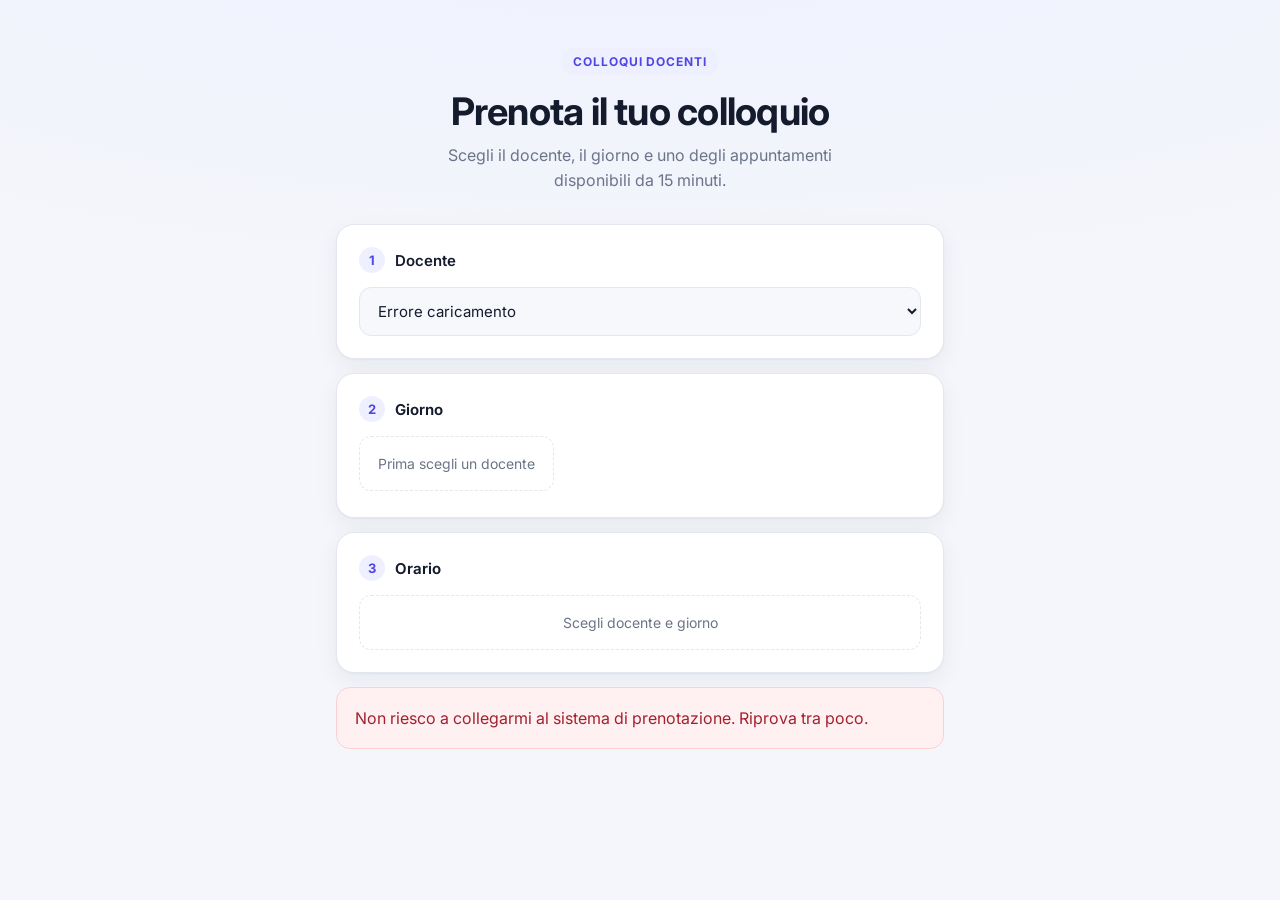
==== index.html @ b43b571b "Nuova interfaccia, pannello admin e backend Apps Script - Redesign: step numerati, giorni a chip, te" ====
<!DOCTYPE html>
<html lang="it">
<head>
    <meta charset="UTF-8">
    <meta name="viewport" content="width=device-width, initial-scale=1.0">
    <title>Colloqui con i docenti</title>
    <link rel="preconnect" href="https://fonts.googleapis.com">
    <link rel="stylesheet" href="https://fonts.googleapis.com/css2?family=Inter:wght@400;500;600;700&display=swap">
    <link rel="stylesheet" href="style.css">
</head>
<body>

<div class="app">

    <header>
        <div class="badge">COLLOQUI DOCENTI</div>
        <h1>Prenota il tuo colloquio</h1>
        <p>Scegli il docente, il giorno e uno degli appuntamenti disponibili da 15 minuti.</p>
    </header>

    <main>

        <section class="card">
            <div class="step"><span class="step-num">1</span><label for="docente" style="margin:0;color:inherit;font-size:inherit">Docente</label></div>
            <select id="docente">
                <option value="">Caricamento docenti...</option>
            </select>
        </section>

        <section class="card">
            <div class="step"><span class="step-num">2</span>Giorno</div>
            <div id="date-container" class="chips" role="group" aria-label="Giorni disponibili">
                <div class="empty">Prima scegli un docente</div>
            </div>
        </section>

        <section class="card">
            <div class="step"><span class="step-num">3</span>Orario</div>
            <div id="slot-container" class="slots" role="group" aria-label="Orari disponibili">
                <div class="empty">Scegli docente e giorno</div>
            </div>
        </section>

        <section id="dati-card" class="card hidden">
            <div class="step"><span class="step-num">4</span>I tuoi dati</div>

            <div id="riepilogo" class="summary"></div>

            <div class="field">
                <label for="genitore">Nome e cognome del genitore</label>
                <input id="genitore" type="text" placeholder="Mario Rossi" autocomplete="name">
            </div>

            <div class="grid-2">
                <div class="field">
                    <label for="alunno">Nome e cognome dell'alunno</label>
                    <input id="alunno" type="text" placeholder="Luca Rossi">
                </div>
                <div class="field">
                    <label for="classe">Classe</label>
                    <input id="classe" type="text" placeholder="2B">
                </div>
            </div>

            <button id="prenota-btn" class="primary">Conferma prenotazione</button>
        </section>

        <div id="message" role="status" aria-live="polite"></div>

    </main>

</div>

<script src="app.js"></script>
</body>
</html>
---- style.css ----
:root {
    --bg: #f4f6fb;
    --surface: #ffffff;
    --surface-2: #f7f8fc;
    --border: #e3e7ef;
    --text: #141b2d;
    --muted: #6b7489;
    --primary: #4f46e5;
    --primary-hover: #4338ca;
    --primary-soft: #eef0ff;
    --on-primary: #ffffff;
    --success-bg: #ecfdf3;
    --success-text: #146c3a;
    --success-border: #bfeccf;
    --error-bg: #fff1f2;
    --error-text: #a3202f;
    --error-border: #fbd0d5;
    --shadow: 0 1px 2px rgba(20, 27, 45, .04), 0 8px 24px rgba(20, 27, 45, .06);
    --radius: 18px;
}

@media (prefers-color-scheme: dark) {
    :root {
        --bg: #0d111c;
        --surface: #151b2b;
        --surface-2: #1b2236;
        --border: #263049;
        --text: #e8ecf6;
        --muted: #95a0b8;
        --primary: #818cf8;
        --primary-hover: #a5b4fc;
        --primary-soft: #1f2547;
        --on-primary: #0d111c;
        --success-bg: #0f2a1d;
        --success-text: #7ee2a8;
        --success-border: #1d4a33;
        --error-bg: #2d1218;
        --error-text: #ff9aa8;
        --error-border: #5a2230;
        --shadow: none;
    }
}

* { box-sizing: border-box; }

body {
    margin: 0;
    min-height: 100vh;
    font-family: "Inter", -apple-system, BlinkMacSystemFont, "Segoe UI", Roboto, sans-serif;
    background:
        radial-gradient(1200px 400px at 50% -120px, var(--primary-soft), transparent),
        var(--bg);
    color: var(--text);
    -webkit-font-smoothing: antialiased;
}

.app {
    max-width: 640px;
    margin: 0 auto;
    padding: 48px 16px 64px;
}

.app.wide { max-width: 980px; }

header {
    text-align: center;
    margin-bottom: 32px;
}

.badge {
    display: inline-flex;
    align-items: center;
    gap: 6px;
    padding: 6px 12px;
    border-radius: 999px;
    background: var(--primary-soft);
    color: var(--primary);
    font-size: 12px;
    font-weight: 700;
    letter-spacing: .08em;
}

h1 {
    margin: 16px 0 10px;
    font-size: clamp(28px, 6vw, 38px);
    line-height: 1.1;
    letter-spacing: -.02em;
}

h2 {
    margin: 0 0 16px;
    font-size: 18px;
}

header p {
    margin: 0 auto;
    max-width: 460px;
    color: var(--muted);
    line-height: 1.55;
}

.card {
    background: var(--surface);
    border: 1px solid var(--border);
    border-radius: var(--radius);
    padding: 22px;
    margin-bottom: 14px;
    box-shadow: var(--shadow);
    animation: fade .25s ease;
}

@keyframes fade {
    from { opacity: 0; transform: translateY(6px); }
    to { opacity: 1; transform: none; }
}

.step {
    display: flex;
    align-items: center;
    gap: 10px;
    margin-bottom: 14px;
    font-size: 15px;
    font-weight: 650;
}

.step-num {
    display: grid;
    place-items: center;
    width: 26px;
    height: 26px;
    border-radius: 50%;
    background: var(--primary-soft);
    color: var(--primary);
    font-size: 13px;
    font-weight: 700;
    flex: none;
}

label {
    display: block;
    margin-bottom: 7px;
    font-size: 13px;
    font-weight: 600;
    color: var(--muted);
}

select,
input {
    width: 100%;
    padding: 13px 14px;
    border: 1px solid var(--border);
    border-radius: 12px;
    background: var(--surface-2);
    color: var(--text);
    font: inherit;
    font-size: 15px;
    outline: none;
    transition: border-color .15s, box-shadow .15s;
}

select:focus,
input:focus {
    border-color: var(--primary);
    box-shadow: 0 0 0 4px var(--primary-soft);
}

select:disabled { opacity: .6; }

.field { margin-bottom: 14px; }

.grid-2 {
    display: grid;
    grid-template-columns: 1fr 1fr;
    gap: 12px;
}

.grid-3 {
    display: grid;
    grid-template-columns: repeat(3, 1fr);
    gap: 12px;
}

.slots {
    display: grid;
    grid-template-columns: repeat(auto-fill, minmax(120px, 1fr));
    gap: 8px;
}

.chips {
    display: flex;
    gap: 8px;
    overflow-x: auto;
    padding-bottom: 4px;
    scrollbar-width: thin;
}

.slot,
.chip {
    padding: 12px 8px;
    border: 1px solid var(--border);
    border-radius: 12px;
    background: var(--surface-2);
    color: var(--text);
    cursor: pointer;
    text-align: center;
    font: inherit;
    font-size: 14px;
    font-weight: 600;
    font-variant-numeric: tabular-nums;
    transition: border-color .15s, background .15s, transform .1s;
}

.chip {
    flex: none;
    min-width: 92px;
    padding: 10px 14px;
    line-height: 1.25;
}

.chip small {
    display: block;
    font-weight: 500;
    color: var(--muted);
    text-transform: capitalize;
}

.slot:hover,
.chip:hover { border-color: var(--primary); }

.slot:active,
.chip:active { transform: scale(.97); }

.slot.selected,
.chip.selected {
    background: var(--primary);
    border-color: var(--primary);
    color: var(--on-primary);
}

.chip.selected small { color: inherit; opacity: .85; }

.slot.booked {
    background: transparent;
    color: var(--muted);
    border-style: dashed;
    cursor: not-allowed;
    text-decoration: line-through;
    opacity: .6;
}

.empty {
    grid-column: 1 / -1;
    padding: 18px;
    text-align: center;
    color: var(--muted);
    font-size: 14px;
    border: 1px dashed var(--border);
    border-radius: 12px;
}

.summary {
    padding: 12px 14px;
    margin-bottom: 16px;
    border-radius: 12px;
    background: var(--primary-soft);
    color: var(--primary);
    font-size: 14px;
    font-weight: 600;
}

.btn,
button.primary {
    width: 100%;
    border: 0;
    border-radius: 12px;
    padding: 14px;
    background: var(--primary);
    color: var(--on-primary);
    font: inherit;
    font-size: 15px;
    font-weight: 700;
    cursor: pointer;
    transition: background .15s;
}

.btn:hover,
button.primary:hover { background: var(--primary-hover); }

button:disabled { opacity: .5; cursor: wait; }

button:focus-visible,
.chip:focus-visible,
.slot:focus-visible {
    outline: 3px solid var(--primary);
    outline-offset: 2px;
}

.btn-ghost {
    border: 1px solid var(--border);
    background: transparent;
    color: var(--text);
    border-radius: 10px;
    padding: 8px 12px;
    font: inherit;
    font-size: 13px;
    font-weight: 600;
    cursor: pointer;
}

.btn-ghost:hover { border-color: var(--primary); color: var(--primary); }

.btn-danger:hover { border-color: var(--error-text); color: var(--error-text); }

.hidden { display: none !important; }

#message:empty { display: none; }

.success,
.error {
    padding: 18px;
    border-radius: 14px;
    line-height: 1.5;
    animation: fade .25s ease;
}

.success {
    background: var(--success-bg);
    color: var(--success-text);
    border: 1px solid var(--success-border);
}

.error {
    background: var(--error-bg);
    color: var(--error-text);
    border: 1px solid var(--error-border);
}

.skeleton {
    height: 46px;
    border-radius: 12px;
    background: linear-gradient(90deg, var(--surface-2), var(--border), var(--surface-2));
    background-size: 200% 100%;
    animation: shimmer 1.2s infinite;
}

@keyframes shimmer { to { background-position: -200% 0; } }

/* ---------- Admin ---------- */

.topbar {
    display: flex;
    justify-content: space-between;
    align-items: center;
    gap: 12px;
    margin-bottom: 20px;
}

.topbar h1 { margin: 0; font-size: 26px; }

.tabs {
    display: inline-flex;
    gap: 4px;
    padding: 4px;
    margin-bottom: 16px;
    border-radius: 12px;
    background: var(--surface);
    border: 1px solid var(--border);
}

.tab {
    border: 0;
    background: transparent;
    color: var(--muted);
    padding: 8px 16px;
    border-radius: 9px;
    font: inherit;
    font-size: 14px;
    font-weight: 600;
    cursor: pointer;
}

.tab.active { background: var(--primary-soft); color: var(--primary); }

.table-wrap { overflow-x: auto; }

table {
    width: 100%;
    border-collapse: collapse;
    font-size: 14px;
}

th, td {
    padding: 11px 10px;
    text-align: left;
    border-bottom: 1px solid var(--border);
    white-space: nowrap;
}

th {
    color: var(--muted);
    font-size: 12px;
    font-weight: 600;
    text-transform: uppercase;
    letter-spacing: .05em;
}

td { font-variant-numeric: tabular-nums; }

tr:last-child td { border-bottom: 0; }

.toast {
    position: fixed;
    left: 50%;
    bottom: 24px;
    transform: translateX(-50%);
    z-index: 10;
    max-width: calc(100% - 32px);
}

@media (max-width: 560px) {
    .app { padding: 28px 16px 48px; }
    .grid-2,
    .grid-3 { grid-template-columns: 1fr; }
    .topbar { flex-wrap: wrap; }
}
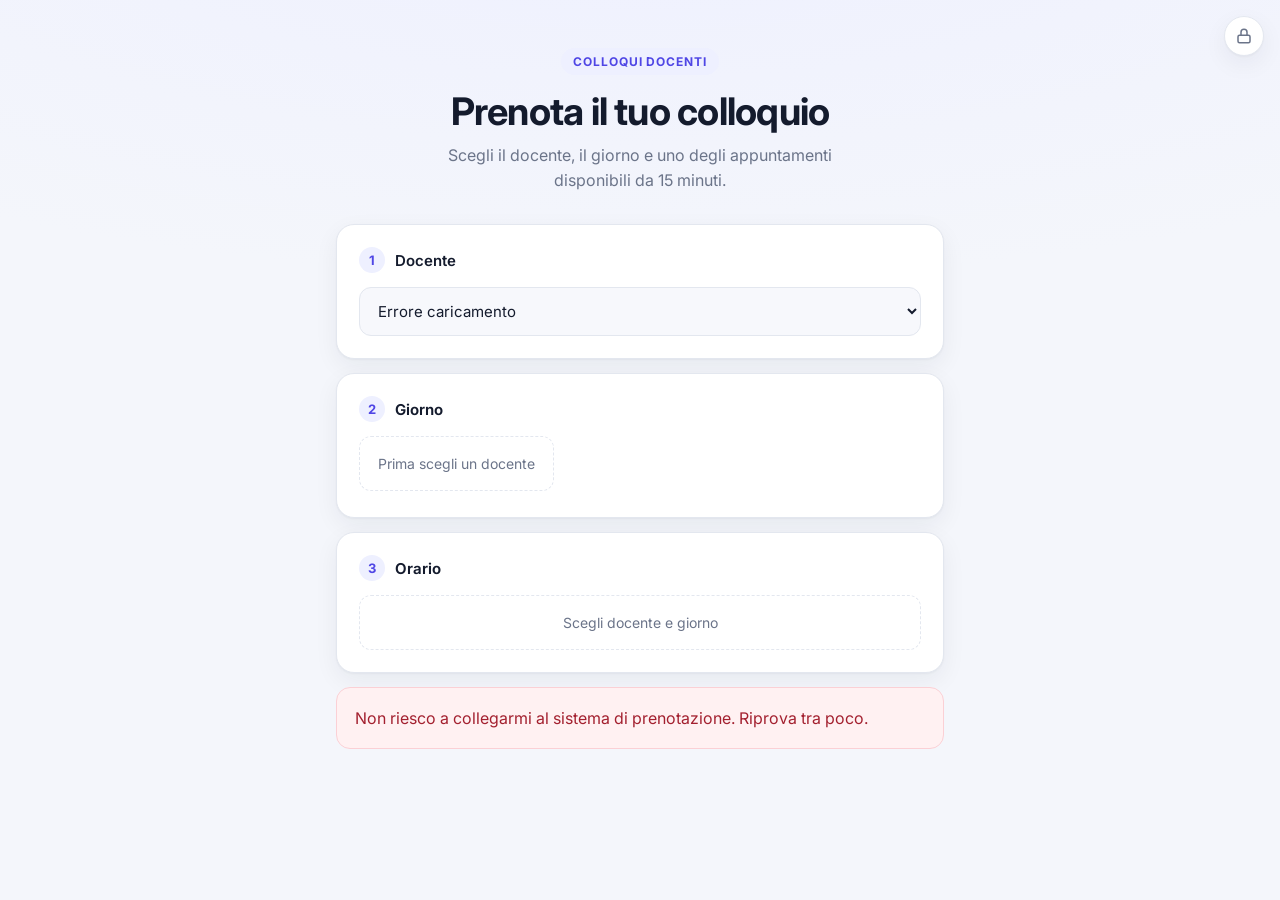
==== commit aaf62f95: "Icona lucchetto per accedere all'area docenti Co-Authored-By: Claude Opus 5.5 <noreply@anthropic.com" ====
--- a/index.html
+++ b/index.html
@@ -9,6 +9,10 @@
     <link rel="stylesheet" href="style.css">
 </head>
 <body>
+
+<a href="admin.html" class="admin-link" aria-label="Area docenti" title="Area docenti">
+    <svg width="18" height="18" viewBox="0 0 24 24" fill="none" stroke="currentColor" stroke-width="2" stroke-linecap="round" stroke-linejoin="round" aria-hidden="true"><rect x="4" y="11" width="16" height="10" rx="2"/><path d="M8 11V7a4 4 0 0 1 8 0v4"/></svg>
+</a>
 
 <div class="app">
 
--- a/style.css
+++ b/style.css
@@ -347,6 +347,28 @@
 
 /* ---------- Admin ---------- */
 
+.admin-link {
+    position: fixed;
+    top: 16px;
+    right: 16px;
+    display: grid;
+    place-items: center;
+    width: 40px;
+    height: 40px;
+    border-radius: 50%;
+    border: 1px solid var(--border);
+    background: var(--surface);
+    color: var(--muted);
+    box-shadow: var(--shadow);
+    transition: color .15s, border-color .15s;
+}
+
+.admin-link:hover,
+.admin-link:focus-visible {
+    color: var(--primary);
+    border-color: var(--primary);
+}
+
 .topbar {
     display: flex;
     justify-content: space-between;
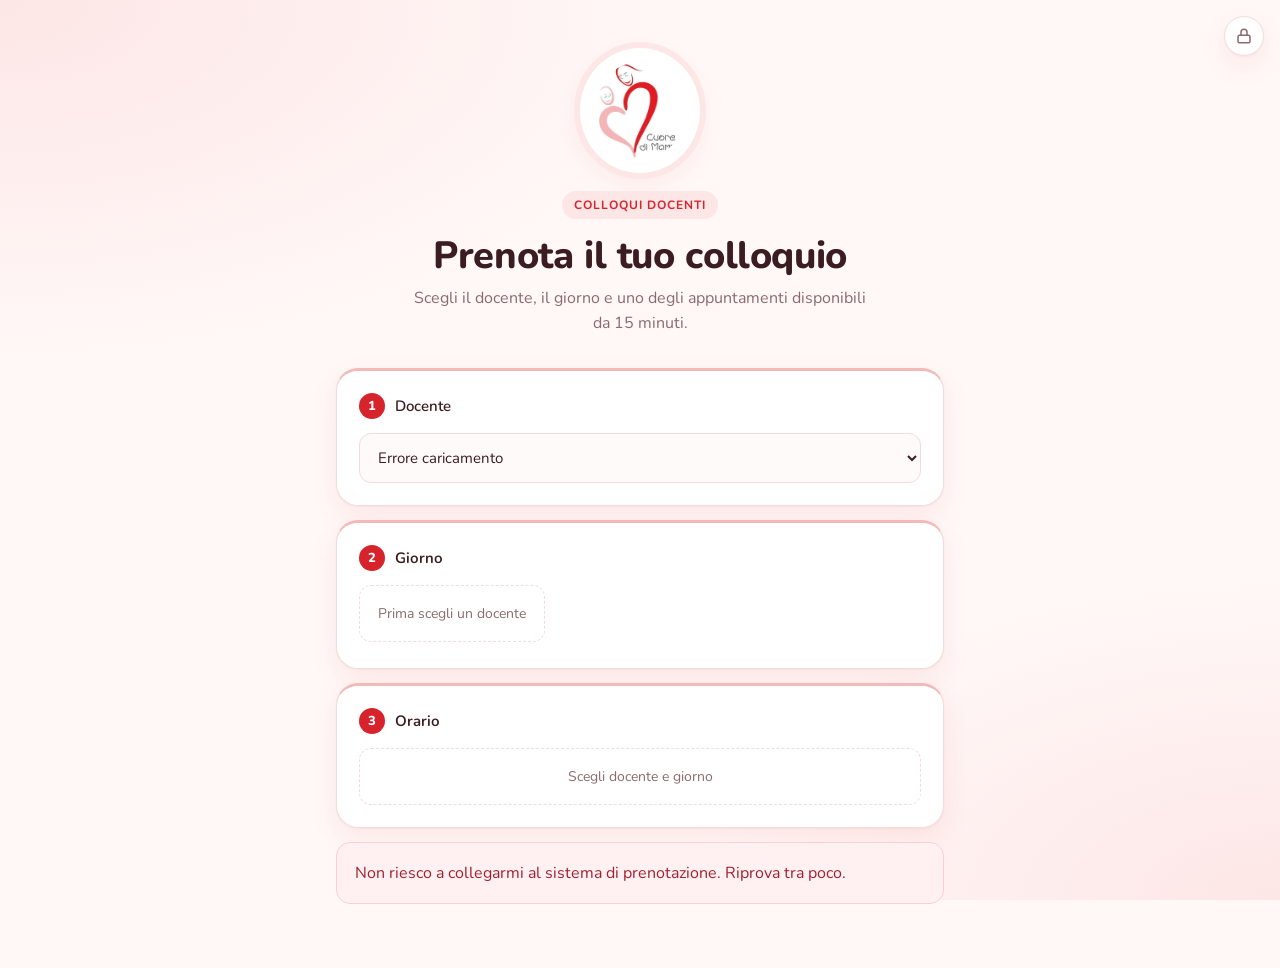
==== commit 89b12836: "Tema grafico basato sul logo Cuore di Mamma Co-Authored-By: Claude Opus 5.5 <noreply@anthropic.com>" ====
--- a/index.html
+++ b/index.html
@@ -3,9 +3,10 @@
 <head>
     <meta charset="UTF-8">
     <meta name="viewport" content="width=device-width, initial-scale=1.0">
-    <title>Colloqui con i docenti</title>
+    <title>Colloqui – Cuore di Mamma</title>
     <link rel="preconnect" href="https://fonts.googleapis.com">
-    <link rel="stylesheet" href="https://fonts.googleapis.com/css2?family=Inter:wght@400;500;600;700&display=swap">
+    <link rel="stylesheet" href="https://fonts.googleapis.com/css2?family=Nunito:wght@400;600;700;800&display=swap">
+    <link rel="icon" href="logo.png">
     <link rel="stylesheet" href="style.css">
 </head>
 <body>
@@ -17,6 +18,7 @@
 <div class="app">
 
     <header>
+        <img class="logo" src="logo.png" alt="Cuore di Mamma" width="120" height="126">
         <div class="badge">COLLOQUI DOCENTI</div>
         <h1>Prenota il tuo colloquio</h1>
         <p>Scegli il docente, il giorno e uno degli appuntamenti disponibili da 15 minuti.</p>
--- a/style.css
+++ b/style.css
@@ -1,13 +1,14 @@
 :root {
-    --bg: #f4f6fb;
+    --bg: #fff8f7;
     --surface: #ffffff;
-    --surface-2: #f7f8fc;
-    --border: #e3e7ef;
-    --text: #141b2d;
-    --muted: #6b7489;
-    --primary: #4f46e5;
-    --primary-hover: #4338ca;
-    --primary-soft: #eef0ff;
+    --surface-2: #fffafa;
+    --border: #f4dcdc;
+    --text: #3b1d21;
+    --muted: #8c6a6e;
+    --primary: #d7232c;
+    --primary-hover: #b71b23;
+    --primary-soft: #fde6e6;
+    --pink: #f4b9b9;
     --on-primary: #ffffff;
     --success-bg: #ecfdf3;
     --success-text: #146c3a;
@@ -15,22 +16,23 @@
     --error-bg: #fff1f2;
     --error-text: #a3202f;
     --error-border: #fbd0d5;
-    --shadow: 0 1px 2px rgba(20, 27, 45, .04), 0 8px 24px rgba(20, 27, 45, .06);
-    --radius: 18px;
+    --shadow: 0 1px 2px rgba(150, 30, 40, .05), 0 10px 28px rgba(215, 35, 44, .08);
+    --radius: 22px;
 }
 
 @media (prefers-color-scheme: dark) {
     :root {
-        --bg: #0d111c;
-        --surface: #151b2b;
-        --surface-2: #1b2236;
-        --border: #263049;
-        --text: #e8ecf6;
-        --muted: #95a0b8;
-        --primary: #818cf8;
-        --primary-hover: #a5b4fc;
-        --primary-soft: #1f2547;
-        --on-primary: #0d111c;
+        --bg: #170f11;
+        --surface: #22171a;
+        --surface-2: #2a1c20;
+        --border: #3d272c;
+        --text: #f7e9ea;
+        --muted: #c09ca1;
+        --primary: #ff6168;
+        --primary-hover: #ff8a8f;
+        --primary-soft: #3a1d22;
+        --pink: #7a3f45;
+        --on-primary: #170f11;
         --success-bg: #0f2a1d;
         --success-text: #7ee2a8;
         --success-border: #1d4a33;
@@ -46,10 +48,12 @@
 body {
     margin: 0;
     min-height: 100vh;
-    font-family: "Inter", -apple-system, BlinkMacSystemFont, "Segoe UI", Roboto, sans-serif;
+    font-family: "Nunito", -apple-system, BlinkMacSystemFont, "Segoe UI", Roboto, sans-serif;
     background:
-        radial-gradient(1200px 400px at 50% -120px, var(--primary-soft), transparent),
+        radial-gradient(700px 360px at 0% 0%, var(--primary-soft), transparent),
+        radial-gradient(600px 320px at 100% 100%, var(--primary-soft), transparent),
         var(--bg);
+    background-attachment: fixed;
     color: var(--text);
     -webkit-font-smoothing: antialiased;
 }
@@ -65,6 +69,28 @@
 header {
     text-align: center;
     margin-bottom: 32px;
+}
+
+/* il logo ha sfondo bianco: in un cerchio bianco resta pulito anche in tema scuro */
+.logo {
+    display: block;
+    width: 120px;
+    height: auto;
+    margin: 0 auto 18px;
+    padding: 14px;
+    border-radius: 50%;
+    background: #fff;
+    box-shadow: 0 0 0 6px var(--primary-soft), var(--shadow);
+}
+
+.logo-sm {
+    width: 40px;
+    height: auto;
+    padding: 4px;
+    margin-right: 10px;
+    vertical-align: middle;
+    border-radius: 50%;
+    background: #fff;
 }
 
 .badge {
@@ -83,8 +109,9 @@
 h1 {
     margin: 16px 0 10px;
     font-size: clamp(28px, 6vw, 38px);
+    font-weight: 800;
     line-height: 1.1;
-    letter-spacing: -.02em;
+    letter-spacing: -.01em;
 }
 
 h2 {
@@ -103,6 +130,7 @@
     background: var(--surface);
     border: 1px solid var(--border);
     border-radius: var(--radius);
+    border-top: 3px solid var(--pink);
     padding: 22px;
     margin-bottom: 14px;
     box-shadow: var(--shadow);
@@ -129,10 +157,10 @@
     width: 26px;
     height: 26px;
     border-radius: 50%;
-    background: var(--primary-soft);
-    color: var(--primary);
+    background: var(--primary);
+    color: var(--on-primary);
     font-size: 13px;
-    font-weight: 700;
+    font-weight: 800;
     flex: none;
 }
 
@@ -248,6 +276,24 @@
     opacity: .6;
 }
 
+.slot.closed {
+    background: var(--error-bg);
+    border-color: var(--error-border);
+    color: var(--error-text);
+}
+
+.tag {
+    display: inline-block;
+    padding: 3px 10px;
+    border-radius: 999px;
+    background: var(--error-bg);
+    color: var(--error-text);
+    font-size: 12px;
+    font-weight: 600;
+}
+
+.azioni { display: flex; gap: 6px; }
+
 .empty {
     grid-column: 1 / -1;
     padding: 18px;
@@ -272,9 +318,10 @@
 button.primary {
     width: 100%;
     border: 0;
-    border-radius: 12px;
-    padding: 14px;
+    border-radius: 999px;
+    padding: 15px;
     background: var(--primary);
+    box-shadow: 0 6px 18px rgba(215, 35, 44, .25);
     color: var(--on-primary);
     font: inherit;
     font-size: 15px;
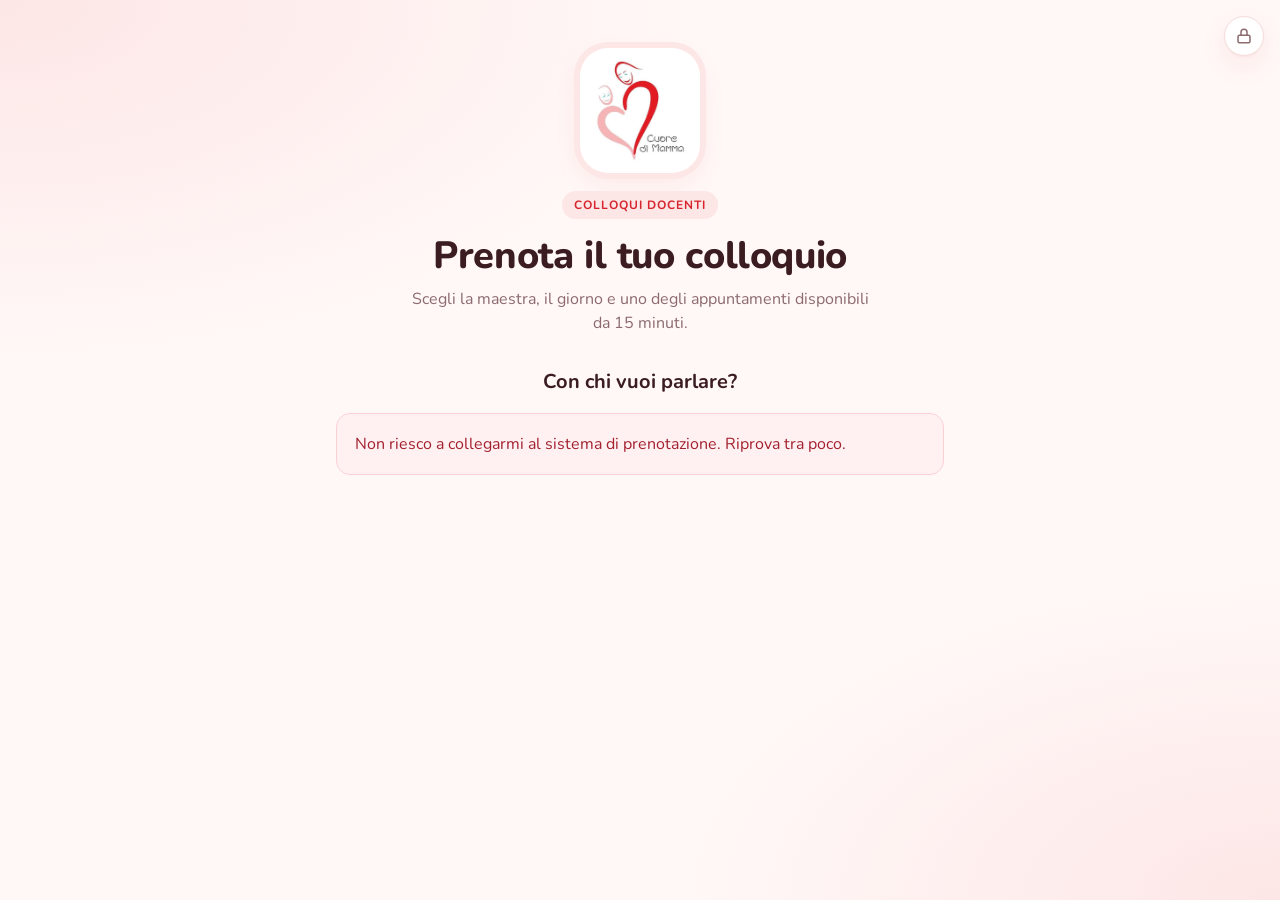
==== commit 69b79917: "Pagina genitori in 3 schermate: maestre, calendario, orari - Card per ogni maestra (foto facoltativa" ====
--- a/index.html
+++ b/index.html
@@ -21,54 +21,80 @@
         <img class="logo" src="logo.png" alt="Cuore di Mamma" width="120" height="126">
         <div class="badge">COLLOQUI DOCENTI</div>
         <h1>Prenota il tuo colloquio</h1>
-        <p>Scegli il docente, il giorno e uno degli appuntamenti disponibili da 15 minuti.</p>
+        <p>Scegli la maestra, il giorno e uno degli appuntamenti disponibili da 15 minuti.</p>
     </header>
 
     <main>
 
-        <section class="card">
-            <div class="step"><span class="step-num">1</span><label for="docente" style="margin:0;color:inherit;font-size:inherit">Docente</label></div>
-            <select id="docente">
-                <option value="">Caricamento docenti...</option>
-            </select>
-        </section>
-
-        <section class="card">
-            <div class="step"><span class="step-num">2</span>Giorno</div>
-            <div id="date-container" class="chips" role="group" aria-label="Giorni disponibili">
-                <div class="empty">Prima scegli un docente</div>
+        <!-- 1. SCELTA MAESTRA -->
+        <section id="view-docenti" class="view">
+            <h2 class="view-title">Con chi vuoi parlare?</h2>
+            <div id="docenti-grid" class="teacher-grid">
+                <div class="teacher-card skeleton-card"></div>
+                <div class="teacher-card skeleton-card"></div>
+                <div class="teacher-card skeleton-card"></div>
+                <div class="teacher-card skeleton-card"></div>
             </div>
         </section>
 
-        <section class="card">
-            <div class="step"><span class="step-num">3</span>Orario</div>
-            <div id="slot-container" class="slots" role="group" aria-label="Orari disponibili">
-                <div class="empty">Scegli docente e giorno</div>
+        <!-- 2. CALENDARIO -->
+        <section id="view-calendario" class="view hidden">
+            <div class="view-head">
+                <button class="back" type="button" data-back="view-docenti" aria-label="Indietro">‹</button>
+                <div class="who"></div>
+            </div>
+            <div class="card">
+                <div class="cal-nav">
+                    <button id="cal-prev" class="back" type="button" aria-label="Mese precedente">‹</button>
+                    <div id="cal-titolo" class="cal-title"></div>
+                    <button id="cal-next" class="back" type="button" aria-label="Mese successivo">›</button>
+                </div>
+                <div id="calendario" class="cal-grid" role="grid"></div>
+                <div class="cal-legend"><span class="dot"></span> giorni con posti liberi</div>
             </div>
         </section>
 
-        <section id="dati-card" class="card hidden">
-            <div class="step"><span class="step-num">4</span>I tuoi dati</div>
-
-            <div id="riepilogo" class="summary"></div>
-
-            <div class="field">
-                <label for="genitore">Nome e cognome del genitore</label>
-                <input id="genitore" type="text" placeholder="Mario Rossi" autocomplete="name">
+        <!-- 3. ORARI E DATI -->
+        <section id="view-orari" class="view hidden">
+            <div class="view-head">
+                <button class="back" type="button" data-back="view-calendario" aria-label="Indietro">‹</button>
+                <div class="who"></div>
             </div>
 
-            <div class="grid-2">
-                <div class="field">
-                    <label for="alunno">Nome e cognome dell'alunno</label>
-                    <input id="alunno" type="text" placeholder="Luca Rossi">
-                </div>
-                <div class="field">
-                    <label for="classe">Classe</label>
-                    <input id="classe" type="text" placeholder="2B">
-                </div>
+            <div class="day-hero">
+                <div id="giorno-settimana" class="day-week"></div>
+                <div id="giorno-numero" class="day-num"></div>
+                <div id="giorno-mese" class="day-month"></div>
             </div>
 
-            <button id="prenota-btn" class="primary">Conferma prenotazione</button>
+            <div class="card">
+                <div class="step"><span class="step-num">1</span>Scegli l'orario</div>
+                <div id="slot-container" class="slots" role="group" aria-label="Orari disponibili"></div>
+            </div>
+
+            <div id="dati-card" class="card hidden">
+                <div class="step"><span class="step-num">2</span>I tuoi dati</div>
+
+                <div id="riepilogo" class="summary"></div>
+
+                <div class="field">
+                    <label for="genitore">Nome e cognome del genitore</label>
+                    <input id="genitore" type="text" placeholder="Mario Rossi" autocomplete="name">
+                </div>
+
+                <div class="grid-2">
+                    <div class="field">
+                        <label for="alunno">Nome e cognome dell'alunno</label>
+                        <input id="alunno" type="text" placeholder="Luca Rossi">
+                    </div>
+                    <div class="field">
+                        <label for="classe">Classe</label>
+                        <input id="classe" type="text" placeholder="2B">
+                    </div>
+                </div>
+
+                <button id="prenota-btn" class="primary">Conferma prenotazione</button>
+            </div>
         </section>
 
         <div id="message" role="status" aria-live="polite"></div>
--- a/style.css
+++ b/style.css
@@ -77,8 +77,8 @@
     width: 120px;
     height: auto;
     margin: 0 auto 18px;
-    padding: 14px;
-    border-radius: 50%;
+    padding: 12px;
+    border-radius: 28px; /* quadrato arrotondato: un cerchio taglierebbe la scritta del logo */
     background: #fff;
     box-shadow: 0 0 0 6px var(--primary-soft), var(--shadow);
 }
@@ -89,7 +89,7 @@
     padding: 4px;
     margin-right: 10px;
     vertical-align: middle;
-    border-radius: 50%;
+    border-radius: 10px;
     background: #fff;
 }
 
@@ -392,6 +392,234 @@
 
 @keyframes shimmer { to { background-position: -200% 0; } }
 
+/* ---------- Viste genitori ---------- */
+
+.view { animation: fade .3s ease; }
+
+.view-title {
+    text-align: center;
+    font-size: 20px;
+    margin-bottom: 18px;
+}
+
+.teacher-grid {
+    display: grid;
+    grid-template-columns: repeat(2, 1fr);
+    gap: 14px;
+}
+
+.teacher-card {
+    display: flex;
+    flex-direction: column;
+    align-items: center;
+    gap: 10px;
+    min-height: 190px;
+    padding: 22px 14px;
+    border: 1px solid var(--border);
+    border-top: 3px solid var(--pink);
+    border-radius: var(--radius);
+    background: var(--surface);
+    color: var(--text);
+    box-shadow: var(--shadow);
+    font: inherit;
+    text-align: center;
+    cursor: pointer;
+    transition: transform .15s, border-color .15s, box-shadow .15s;
+}
+
+.teacher-card:hover:not(:disabled) {
+    transform: translateY(-3px);
+    border-color: var(--primary);
+}
+
+.teacher-card:focus-visible { outline: 3px solid var(--primary); outline-offset: 2px; }
+
+.teacher-card:disabled { opacity: .5; cursor: not-allowed; }
+
+.teacher-name { font-weight: 800; font-size: 16px; }
+
+.teacher-meta { font-size: 13px; color: var(--muted); }
+
+.skeleton-card {
+    background: linear-gradient(90deg, var(--surface), var(--surface-2), var(--surface));
+    background-size: 200% 100%;
+    animation: shimmer 1.2s infinite;
+    cursor: default;
+}
+
+.avatar {
+    display: grid;
+    place-items: center;
+    width: 84px;
+    height: 84px;
+    border-radius: 50%;
+    object-fit: cover;
+    background: var(--primary-soft);
+    color: var(--primary);
+    font-size: 28px;
+    font-weight: 800;
+    box-shadow: 0 0 0 4px var(--surface), 0 0 0 6px var(--pink);
+    flex: none;
+}
+
+.avatar.sm {
+    width: 44px;
+    height: 44px;
+    font-size: 16px;
+    box-shadow: 0 0 0 2px var(--surface), 0 0 0 4px var(--pink);
+}
+
+.view-head {
+    display: flex;
+    align-items: center;
+    gap: 14px;
+    margin-bottom: 16px;
+}
+
+.who {
+    display: flex;
+    align-items: center;
+    gap: 12px;
+    font-size: 19px;
+    font-weight: 800;
+}
+
+.back {
+    display: grid;
+    place-items: center;
+    width: 40px;
+    height: 40px;
+    flex: none;
+    border: 1px solid var(--border);
+    border-radius: 50%;
+    background: var(--surface);
+    color: var(--text);
+    font: inherit;
+    font-size: 24px;
+    line-height: 1;
+    cursor: pointer;
+    transition: border-color .15s, color .15s;
+}
+
+.back:hover:not(:disabled) { border-color: var(--primary); color: var(--primary); }
+
+.back:disabled { opacity: .3; cursor: default; }
+
+.cal-nav {
+    display: flex;
+    justify-content: space-between;
+    align-items: center;
+    margin-bottom: 14px;
+}
+
+.cal-title {
+    font-size: 18px;
+    font-weight: 800;
+    text-transform: capitalize;
+}
+
+.cal-grid {
+    display: grid;
+    grid-template-columns: repeat(7, 1fr);
+    gap: 6px;
+    text-align: center;
+}
+
+.cal-dow {
+    padding: 6px 0;
+    font-size: 12px;
+    font-weight: 700;
+    color: var(--muted);
+}
+
+.cal-day {
+    position: relative;
+    aspect-ratio: 1;
+    border: 0;
+    border-radius: 50%;
+    background: transparent;
+    color: var(--muted);
+    font: inherit;
+    font-size: 15px;
+    font-variant-numeric: tabular-nums;
+    opacity: .55;
+}
+
+.cal-day.today { box-shadow: inset 0 0 0 1px var(--border); }
+
+.cal-day.available {
+    background: var(--primary-soft);
+    color: var(--primary);
+    font-weight: 800;
+    opacity: 1;
+    cursor: pointer;
+    transition: background .15s, color .15s, transform .1s;
+}
+
+.cal-day.available::after {
+    content: "";
+    position: absolute;
+    left: 50%;
+    bottom: 14%;
+    width: 5px;
+    height: 5px;
+    margin-left: -2.5px;
+    border-radius: 50%;
+    background: var(--primary);
+}
+
+.cal-day.available:hover {
+    background: var(--primary);
+    color: var(--on-primary);
+}
+
+.cal-day.available:hover::after { background: var(--on-primary); }
+
+.cal-day.available:focus-visible { outline: 3px solid var(--primary); outline-offset: 2px; }
+
+.cal-day.full { text-decoration: line-through; }
+
+.cal-legend {
+    display: flex;
+    align-items: center;
+    gap: 8px;
+    margin-top: 14px;
+    font-size: 13px;
+    color: var(--muted);
+}
+
+.cal-legend .dot {
+    width: 8px;
+    height: 8px;
+    border-radius: 50%;
+    background: var(--primary);
+}
+
+.day-hero {
+    margin-bottom: 16px;
+    padding: 22px;
+    border-radius: var(--radius);
+    background: linear-gradient(135deg, var(--primary), #f0646b);
+    color: #fff;
+    text-align: center;
+    box-shadow: 0 12px 30px rgba(215, 35, 44, .25);
+}
+
+.day-week,
+.day-month {
+    font-size: 17px;
+    font-weight: 700;
+    text-transform: capitalize;
+    opacity: .92;
+}
+
+.day-num {
+    font-size: 72px;
+    font-weight: 800;
+    line-height: 1;
+    margin: 4px 0;
+}
+
 /* ---------- Admin ---------- */
 
 .admin-link {
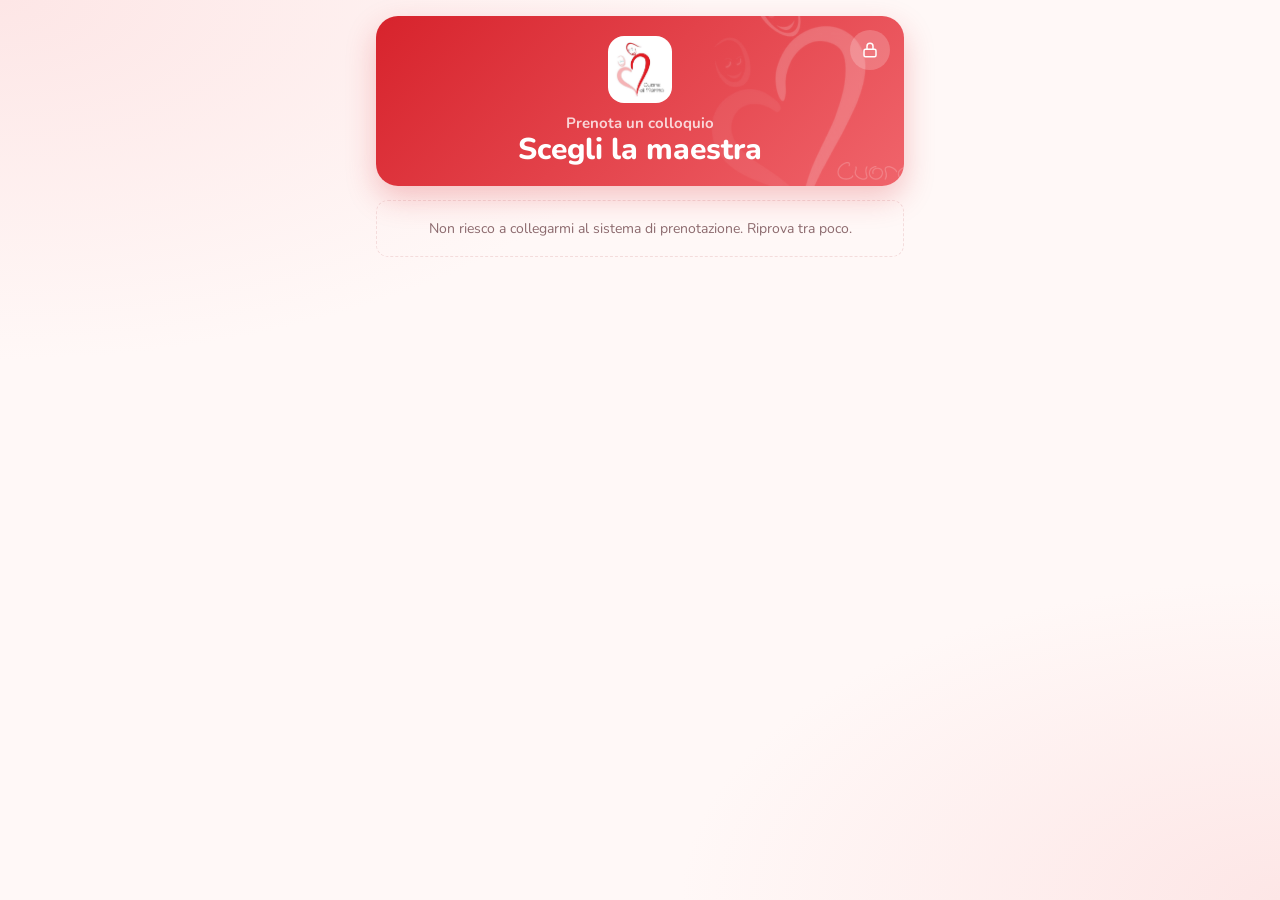
==== commit 036f3f61: "Pagina genitori: 4 schermate con intestazione rossa comune, email genitore - Schermata 4 dedicata ai" ====
--- a/index.html
+++ b/index.html
@@ -11,95 +11,96 @@
 </head>
 <body>
 
-<a href="admin.html" class="admin-link" aria-label="Area docenti" title="Area docenti">
-    <svg width="18" height="18" viewBox="0 0 24 24" fill="none" stroke="currentColor" stroke-width="2" stroke-linecap="round" stroke-linejoin="round" aria-hidden="true"><rect x="4" y="11" width="16" height="10" rx="2"/><path d="M8 11V7a4 4 0 0 1 8 0v4"/></svg>
-</a>
-
 <div class="app">
 
-    <header>
-        <img class="logo" src="logo.png" alt="Cuore di Mamma" width="120" height="126">
-        <div class="badge">COLLOQUI DOCENTI</div>
-        <h1>Prenota il tuo colloquio</h1>
-        <p>Scegli la maestra, il giorno e uno degli appuntamenti disponibili da 15 minuti.</p>
-    </header>
+    <!-- 1. MAESTRA -->
+    <section id="view-docenti" class="view">
+        <div class="hero">
+            <a href="admin.html" class="hero-btn hero-right" aria-label="Area docenti" title="Area docenti">
+                <svg width="18" height="18" viewBox="0 0 24 24" fill="none" stroke="currentColor" stroke-width="2" stroke-linecap="round" stroke-linejoin="round" aria-hidden="true"><rect x="4" y="11" width="16" height="10" rx="2"/><path d="M8 11V7a4 4 0 0 1 8 0v4"/></svg>
+            </a>
+            <img class="hero-logo" src="logo.png" alt="Cuore di Mamma" width="64" height="67">
+            <div class="hero-label">Prenota un colloquio</div>
+            <div class="hero-big">Scegli la maestra</div>
+        </div>
+        <div id="docenti-grid" class="teacher-grid">
+            <div class="teacher-card skeleton-card"></div>
+            <div class="teacher-card skeleton-card"></div>
+            <div class="teacher-card skeleton-card"></div>
+            <div class="teacher-card skeleton-card"></div>
+        </div>
+    </section>
 
-    <main>
+    <!-- 2. GIORNO -->
+    <section id="view-calendario" class="view hidden">
+        <div class="hero">
+            <button class="hero-btn" type="button" data-back="view-docenti" aria-label="Indietro">‹</button>
+            <div id="hero-docente" class="hero-person"></div>
+        </div>
+        <div class="card">
+            <div class="cal-nav">
+                <button id="cal-prev" class="back" type="button" aria-label="Mese precedente">‹</button>
+                <div id="cal-titolo" class="cal-title"></div>
+                <button id="cal-next" class="back" type="button" aria-label="Mese successivo">›</button>
+            </div>
+            <div id="calendario" class="cal-grid" role="grid"></div>
+        </div>
+    </section>
 
-        <!-- 1. SCELTA MAESTRA -->
-        <section id="view-docenti" class="view">
-            <h2 class="view-title">Con chi vuoi parlare?</h2>
-            <div id="docenti-grid" class="teacher-grid">
-                <div class="teacher-card skeleton-card"></div>
-                <div class="teacher-card skeleton-card"></div>
-                <div class="teacher-card skeleton-card"></div>
-                <div class="teacher-card skeleton-card"></div>
+    <!-- 3. ORARIO -->
+    <section id="view-orari" class="view hidden">
+        <div class="hero">
+            <button class="hero-btn" type="button" data-back="view-calendario" aria-label="Indietro">‹</button>
+            <div id="giorno-settimana" class="hero-label"></div>
+            <div id="giorno-numero" class="hero-big hero-huge"></div>
+            <div id="giorno-mese" class="hero-sub"></div>
+        </div>
+        <div class="card">
+            <div class="card-title">Scegli l'orario</div>
+            <div id="slot-container" class="slots" role="group" aria-label="Orari disponibili"></div>
+        </div>
+    </section>
+
+    <!-- 4. DATI -->
+    <section id="view-dati" class="view hidden">
+        <div class="hero">
+            <button id="back-dati" class="hero-btn" type="button" data-back="view-orari" aria-label="Indietro">‹</button>
+            <div id="orario-giorno" class="hero-label"></div>
+            <div id="orario-ora" class="hero-big hero-huge"></div>
+            <div id="orario-docente" class="hero-sub"></div>
+        </div>
+
+        <form id="dati-form" class="card" novalidate>
+            <div class="card-title">I tuoi dati</div>
+            <div class="grid-2">
+                <div class="field">
+                    <label for="genitore">Genitore</label>
+                    <input id="genitore" type="text" placeholder="Mario Rossi" autocomplete="name" required>
+                </div>
+                <div class="field">
+                    <label for="email">Email</label>
+                    <input id="email" type="email" placeholder="mario@email.it" autocomplete="email" required>
+                </div>
+                <div class="field">
+                    <label for="alunno">Alunno</label>
+                    <input id="alunno" type="text" placeholder="Luca Rossi" required>
+                </div>
+                <div class="field">
+                    <label for="classe">Classe</label>
+                    <input id="classe" type="text" placeholder="2B" required>
+                </div>
             </div>
-        </section>
+            <div id="message" role="status" aria-live="polite"></div>
+            <button id="prenota-btn" class="primary" type="submit">Conferma prenotazione</button>
+        </form>
 
-        <!-- 2. CALENDARIO -->
-        <section id="view-calendario" class="view hidden">
-            <div class="view-head">
-                <button class="back" type="button" data-back="view-docenti" aria-label="Indietro">‹</button>
-                <div class="who"></div>
-            </div>
-            <div class="card">
-                <div class="cal-nav">
-                    <button id="cal-prev" class="back" type="button" aria-label="Mese precedente">‹</button>
-                    <div id="cal-titolo" class="cal-title"></div>
-                    <button id="cal-next" class="back" type="button" aria-label="Mese successivo">›</button>
-                </div>
-                <div id="calendario" class="cal-grid" role="grid"></div>
-                <div class="cal-legend"><span class="dot"></span> giorni con posti liberi</div>
-            </div>
-        </section>
-
-        <!-- 3. ORARI E DATI -->
-        <section id="view-orari" class="view hidden">
-            <div class="view-head">
-                <button class="back" type="button" data-back="view-calendario" aria-label="Indietro">‹</button>
-                <div class="who"></div>
-            </div>
-
-            <div class="day-hero">
-                <div id="giorno-settimana" class="day-week"></div>
-                <div id="giorno-numero" class="day-num"></div>
-                <div id="giorno-mese" class="day-month"></div>
-            </div>
-
-            <div class="card">
-                <div class="step"><span class="step-num">1</span>Scegli l'orario</div>
-                <div id="slot-container" class="slots" role="group" aria-label="Orari disponibili"></div>
-            </div>
-
-            <div id="dati-card" class="card hidden">
-                <div class="step"><span class="step-num">2</span>I tuoi dati</div>
-
-                <div id="riepilogo" class="summary"></div>
-
-                <div class="field">
-                    <label for="genitore">Nome e cognome del genitore</label>
-                    <input id="genitore" type="text" placeholder="Mario Rossi" autocomplete="name">
-                </div>
-
-                <div class="grid-2">
-                    <div class="field">
-                        <label for="alunno">Nome e cognome dell'alunno</label>
-                        <input id="alunno" type="text" placeholder="Luca Rossi">
-                    </div>
-                    <div class="field">
-                        <label for="classe">Classe</label>
-                        <input id="classe" type="text" placeholder="2B">
-                    </div>
-                </div>
-
-                <button id="prenota-btn" class="primary">Conferma prenotazione</button>
-            </div>
-        </section>
-
-        <div id="message" role="status" aria-live="polite"></div>
-
-    </main>
+        <div id="successo" class="card success-card hidden">
+            <div class="success-icon" aria-hidden="true">✓</div>
+            <div class="card-title">Prenotazione confermata</div>
+            <p id="successo-testo"></p>
+            <button id="nuova-btn" class="primary" type="button">Prenota un altro colloquio</button>
+        </div>
+    </section>
 
 </div>
 
--- a/style.css
+++ b/style.css
@@ -59,8 +59,14 @@
 }
 
 .app {
+    max-width: 560px;
+    margin: 0 auto;
+    padding: 16px;
+}
+
+.app.wide,
+#login-view {
     max-width: 640px;
-    margin: 0 auto;
     padding: 48px 16px 64px;
 }
 
@@ -360,6 +366,8 @@
 
 .hidden { display: none !important; }
 
+.muted { color: var(--muted); }
+
 #message:empty { display: none; }
 
 .success,
@@ -394,27 +402,121 @@
 
 /* ---------- Viste genitori ---------- */
 
-.view { animation: fade .3s ease; }
-
-.view-title {
+/* tutta la pagina entra nello schermo: hero in alto, contenuto sotto */
+.view {
+    display: flex;
+    flex-direction: column;
+    gap: 14px;
+    animation: fade .3s ease;
+}
+
+.view .card { margin-bottom: 0; }
+
+.hero {
+    position: relative;
+    display: flex;
+    flex-direction: column;
+    align-items: center;
+    justify-content: center;
+    min-height: 168px;
+    padding: 20px 56px;
+    border-radius: var(--radius);
+    background:
+        url("logo-watermark.png") no-repeat right -36px center / auto 150%,
+        linear-gradient(135deg, var(--primary), #f0646b);
+    color: #fff;
     text-align: center;
-    font-size: 20px;
-    margin-bottom: 18px;
+    box-shadow: 0 12px 30px rgba(215, 35, 44, .25);
+    overflow: hidden;
+}
+
+.hero-label {
+    font-size: 15px;
+    font-weight: 700;
+    color: rgba(255, 255, 255, .78);
+}
+
+.hero-big {
+    font-size: 30px;
+    font-weight: 800;
+    line-height: 1.1;
+}
+
+.hero-huge {
+    font-size: 64px;
+    margin: 2px 0;
+}
+
+.hero-sub {
+    font-size: 15px;
+    font-weight: 700;
+    color: rgba(255, 255, 255, .9);
+}
+
+/* solo la prima lettera maiuscola: "mercoledì 25 novembre" -> "Mercoledì 25 novembre" */
+.hero-label::first-letter,
+.hero-sub::first-letter { text-transform: uppercase; }
+
+.hero-logo {
+    width: 64px;
+    height: auto;
+    margin-bottom: 10px;
+    padding: 6px;
+    border-radius: 16px;
+    background: #fff;
+}
+
+.hero-person {
+    display: flex;
+    align-items: center;
+    gap: 16px;
+    text-align: left;
+}
+
+.hero-btn {
+    position: absolute;
+    top: 14px;
+    left: 14px;
+    display: grid;
+    place-items: center;
+    width: 40px;
+    height: 40px;
+    border: 0;
+    border-radius: 50%;
+    background: rgba(255, 255, 255, .2);
+    color: #fff;
+    font: inherit;
+    font-size: 26px;
+    line-height: 1;
+    cursor: pointer;
+    transition: background .15s;
+}
+
+.hero-btn:hover { background: rgba(255, 255, 255, .32); }
+
+.hero-btn:focus-visible { outline: 3px solid #fff; outline-offset: 2px; }
+
+.hero-right { left: auto; right: 14px; }
+
+.card-title {
+    margin-bottom: 14px;
+    font-size: 17px;
+    font-weight: 800;
 }
 
 .teacher-grid {
     display: grid;
     grid-template-columns: repeat(2, 1fr);
-    gap: 14px;
+    gap: 12px;
 }
 
 .teacher-card {
     display: flex;
     flex-direction: column;
     align-items: center;
-    gap: 10px;
-    min-height: 190px;
-    padding: 22px 14px;
+    gap: 2px;
+    min-height: 168px;
+    padding: 16px 10px;
     border: 1px solid var(--border);
     border-top: 3px solid var(--pink);
     border-radius: var(--radius);
@@ -424,8 +526,10 @@
     font: inherit;
     text-align: center;
     cursor: pointer;
-    transition: transform .15s, border-color .15s, box-shadow .15s;
-}
+    transition: transform .15s, border-color .15s;
+}
+
+.teacher-card .avatar { margin-bottom: 10px; }
 
 .teacher-card:hover:not(:disabled) {
     transform: translateY(-3px);
@@ -436,9 +540,15 @@
 
 .teacher-card:disabled { opacity: .5; cursor: not-allowed; }
 
-.teacher-name { font-weight: 800; font-size: 16px; }
-
-.teacher-meta { font-size: 13px; color: var(--muted); }
+.person-label {
+    font-size: 13px;
+    font-weight: 700;
+    color: var(--muted);
+}
+
+.teacher-name { font-weight: 800; font-size: 18px; }
+
+.teacher-meta { margin-top: 4px; font-size: 12px; color: var(--muted); }
 
 .skeleton-card {
     background: linear-gradient(90deg, var(--surface), var(--surface-2), var(--surface));
@@ -450,52 +560,38 @@
 .avatar {
     display: grid;
     place-items: center;
-    width: 84px;
-    height: 84px;
+    width: 68px;
+    height: 68px;
     border-radius: 50%;
     object-fit: cover;
     background: var(--primary-soft);
     color: var(--primary);
-    font-size: 28px;
+    font-size: 24px;
     font-weight: 800;
-    box-shadow: 0 0 0 4px var(--surface), 0 0 0 6px var(--pink);
+    box-shadow: 0 0 0 3px var(--surface), 0 0 0 5px var(--pink);
     flex: none;
 }
 
-.avatar.sm {
-    width: 44px;
-    height: 44px;
-    font-size: 16px;
-    box-shadow: 0 0 0 2px var(--surface), 0 0 0 4px var(--pink);
-}
-
-.view-head {
-    display: flex;
-    align-items: center;
-    gap: 14px;
-    margin-bottom: 16px;
-}
-
-.who {
-    display: flex;
-    align-items: center;
-    gap: 12px;
-    font-size: 19px;
-    font-weight: 800;
+.hero-avatar {
+    width: 84px;
+    height: 84px;
+    font-size: 30px;
+    background: #fff;
+    box-shadow: 0 0 0 4px rgba(255, 255, 255, .35);
 }
 
 .back {
     display: grid;
     place-items: center;
-    width: 40px;
-    height: 40px;
+    width: 36px;
+    height: 36px;
     flex: none;
     border: 1px solid var(--border);
     border-radius: 50%;
     background: var(--surface);
     color: var(--text);
     font: inherit;
-    font-size: 24px;
+    font-size: 22px;
     line-height: 1;
     cursor: pointer;
     transition: border-color .15s, color .15s;
@@ -509,11 +605,11 @@
     display: flex;
     justify-content: space-between;
     align-items: center;
-    margin-bottom: 14px;
+    margin-bottom: 8px;
 }
 
 .cal-title {
-    font-size: 18px;
+    font-size: 17px;
     font-weight: 800;
     text-transform: capitalize;
 }
@@ -521,12 +617,12 @@
 .cal-grid {
     display: grid;
     grid-template-columns: repeat(7, 1fr);
-    gap: 6px;
+    gap: 4px;
     text-align: center;
 }
 
 .cal-dow {
-    padding: 6px 0;
+    padding: 4px 0;
     font-size: 12px;
     font-weight: 700;
     color: var(--muted);
@@ -534,9 +630,9 @@
 
 .cal-day {
     position: relative;
-    aspect-ratio: 1;
+    height: 40px;
     border: 0;
-    border-radius: 50%;
+    border-radius: 12px;
     background: transparent;
     color: var(--muted);
     font: inherit;
@@ -560,12 +656,12 @@
     content: "";
     position: absolute;
     left: 50%;
-    bottom: 14%;
-    width: 5px;
-    height: 5px;
-    margin-left: -2.5px;
+    bottom: 5px;
+    width: 4px;
+    height: 4px;
+    margin-left: -2px;
     border-radius: 50%;
-    background: var(--primary);
+    background: currentColor;
 }
 
 .cal-day.available:hover {
@@ -573,76 +669,38 @@
     color: var(--on-primary);
 }
 
-.cal-day.available:hover::after { background: var(--on-primary); }
-
 .cal-day.available:focus-visible { outline: 3px solid var(--primary); outline-offset: 2px; }
 
 .cal-day.full { text-decoration: line-through; }
 
-.cal-legend {
-    display: flex;
-    align-items: center;
-    gap: 8px;
-    margin-top: 14px;
-    font-size: 13px;
-    color: var(--muted);
-}
-
-.cal-legend .dot {
-    width: 8px;
-    height: 8px;
+.view .slots { grid-template-columns: repeat(4, 1fr); }
+
+.view .slot { font-size: 16px; padding: 12px 4px; }
+
+.view .field { margin-bottom: 10px; }
+
+.view .grid-2 { grid-template-columns: 1fr 1fr; gap: 0 12px; }
+
+.view #message:not(:empty) { margin-bottom: 12px; padding: 12px 14px; }
+
+.success-card { text-align: center; }
+
+.success-card p { margin: 0 0 18px; color: var(--muted); line-height: 1.5; }
+
+.success-icon {
+    display: grid;
+    place-items: center;
+    width: 56px;
+    height: 56px;
+    margin: 0 auto 10px;
     border-radius: 50%;
-    background: var(--primary);
-}
-
-.day-hero {
-    margin-bottom: 16px;
-    padding: 22px;
-    border-radius: var(--radius);
-    background: linear-gradient(135deg, var(--primary), #f0646b);
-    color: #fff;
-    text-align: center;
-    box-shadow: 0 12px 30px rgba(215, 35, 44, .25);
-}
-
-.day-week,
-.day-month {
-    font-size: 17px;
-    font-weight: 700;
-    text-transform: capitalize;
-    opacity: .92;
-}
-
-.day-num {
-    font-size: 72px;
+    background: var(--success-bg);
+    color: var(--success-text);
+    font-size: 28px;
     font-weight: 800;
-    line-height: 1;
-    margin: 4px 0;
 }
 
 /* ---------- Admin ---------- */
-
-.admin-link {
-    position: fixed;
-    top: 16px;
-    right: 16px;
-    display: grid;
-    place-items: center;
-    width: 40px;
-    height: 40px;
-    border-radius: 50%;
-    border: 1px solid var(--border);
-    background: var(--surface);
-    color: var(--muted);
-    box-shadow: var(--shadow);
-    transition: color .15s, border-color .15s;
-}
-
-.admin-link:hover,
-.admin-link:focus-visible {
-    color: var(--primary);
-    border-color: var(--primary);
-}
 
 .topbar {
     display: flex;
@@ -715,7 +773,7 @@
 }
 
 @media (max-width: 560px) {
-    .app { padding: 28px 16px 48px; }
+    .app.wide, #login-view { padding: 28px 16px 48px; }
     .grid-2,
     .grid-3 { grid-template-columns: 1fr; }
     .topbar { flex-wrap: wrap; }
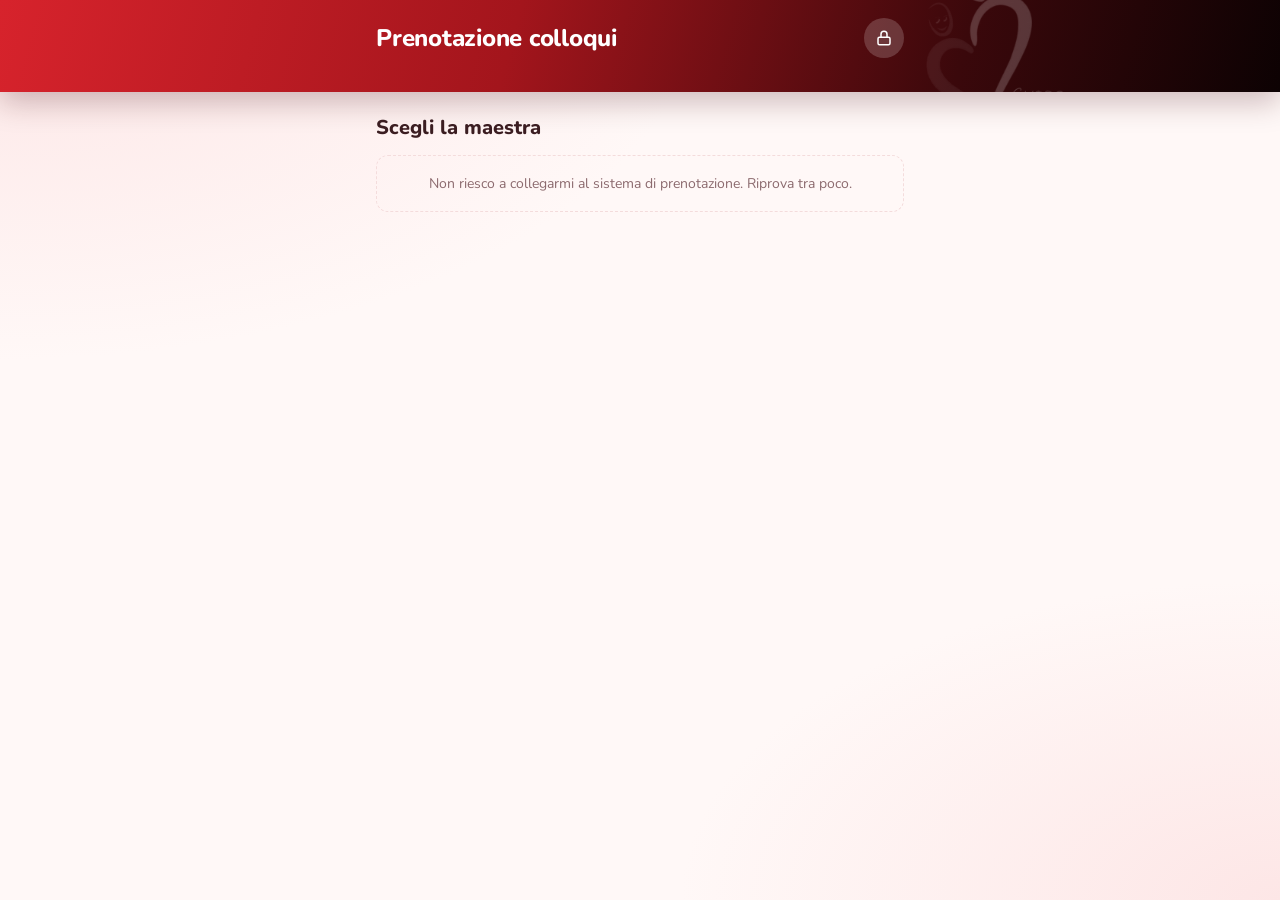
==== commit a219ad6b: "Intestazione unica a tutta larghezza che accumula le scelte - Logo nello sfondo, sfumatura dal rosso" ====
--- a/index.html
+++ b/index.html
@@ -11,18 +11,33 @@
 </head>
 <body>
 
-<div class="app">
-
-    <!-- 1. MAESTRA -->
-    <section id="view-docenti" class="view">
-        <div class="hero">
-            <a href="admin.html" class="hero-btn hero-right" aria-label="Area docenti" title="Area docenti">
+<header class="hero">
+    <div class="hero-inner">
+        <div class="hero-top">
+            <button id="hero-back" class="hero-btn hidden" type="button" aria-label="Indietro">‹</button>
+            <h1 class="hero-title">Prenotazione colloqui</h1>
+            <a href="admin.html" class="hero-btn" aria-label="Area docenti" title="Area docenti">
                 <svg width="18" height="18" viewBox="0 0 24 24" fill="none" stroke="currentColor" stroke-width="2" stroke-linecap="round" stroke-linejoin="round" aria-hidden="true"><rect x="4" y="11" width="16" height="10" rx="2"/><path d="M8 11V7a4 4 0 0 1 8 0v4"/></svg>
             </a>
-            <img class="hero-logo" src="logo.png" alt="Cuore di Mamma" width="64" height="67">
-            <div class="hero-label">Prenota un colloquio</div>
-            <div class="hero-big">Scegli la maestra</div>
         </div>
+        <div id="hero-sel" class="hero-sel hidden">
+            <span id="hero-avatar"></span>
+            <div>
+                <div id="hero-titolo" class="hero-label"></div>
+                <div id="hero-nome" class="hero-name"></div>
+                <div class="hero-chips">
+                    <span id="chip-giorno" class="hero-chip hidden"></span>
+                    <span id="chip-ora" class="hero-chip hidden"></span>
+                </div>
+            </div>
+        </div>
+    </div>
+</header>
+
+<main class="app">
+
+    <section id="view-docenti" class="view">
+        <h2 class="view-title">Scegli la maestra</h2>
         <div id="docenti-grid" class="teacher-grid">
             <div class="teacher-card skeleton-card"></div>
             <div class="teacher-card skeleton-card"></div>
@@ -31,12 +46,8 @@
         </div>
     </section>
 
-    <!-- 2. GIORNO -->
     <section id="view-calendario" class="view hidden">
-        <div class="hero">
-            <button class="hero-btn" type="button" data-back="view-docenti" aria-label="Indietro">‹</button>
-            <div id="hero-docente" class="hero-person"></div>
-        </div>
+        <h2 class="view-title">Scegli il giorno</h2>
         <div class="card">
             <div class="cal-nav">
                 <button id="cal-prev" class="back" type="button" aria-label="Mese precedente">‹</button>
@@ -47,49 +58,38 @@
         </div>
     </section>
 
-    <!-- 3. ORARIO -->
     <section id="view-orari" class="view hidden">
-        <div class="hero">
-            <button class="hero-btn" type="button" data-back="view-calendario" aria-label="Indietro">‹</button>
-            <div id="giorno-settimana" class="hero-label"></div>
-            <div id="giorno-numero" class="hero-big hero-huge"></div>
-            <div id="giorno-mese" class="hero-sub"></div>
-        </div>
+        <h2 class="view-title">Scegli l'orario</h2>
         <div class="card">
-            <div class="card-title">Scegli l'orario</div>
             <div id="slot-container" class="slots" role="group" aria-label="Orari disponibili"></div>
         </div>
     </section>
 
-    <!-- 4. DATI -->
     <section id="view-dati" class="view hidden">
-        <div class="hero">
-            <button id="back-dati" class="hero-btn" type="button" data-back="view-orari" aria-label="Indietro">‹</button>
-            <div id="orario-giorno" class="hero-label"></div>
-            <div id="orario-ora" class="hero-big hero-huge"></div>
-            <div id="orario-docente" class="hero-sub"></div>
-        </div>
+        <h2 id="titolo-dati" class="view-title">I tuoi dati</h2>
 
         <form id="dati-form" class="card" novalidate>
-            <div class="card-title">I tuoi dati</div>
             <div class="grid-2">
                 <div class="field">
                     <label for="genitore">Genitore</label>
                     <input id="genitore" type="text" placeholder="Mario Rossi" autocomplete="name" required>
                 </div>
                 <div class="field">
-                    <label for="email">Email</label>
-                    <input id="email" type="email" placeholder="mario@email.it" autocomplete="email" required>
-                </div>
-                <div class="field">
                     <label for="alunno">Alunno</label>
                     <input id="alunno" type="text" placeholder="Luca Rossi" required>
+                </div>
+            </div>
+            <div class="grid-2 grid-email">
+                <div class="field">
+                    <label for="email">Email</label>
+                    <input id="email" type="email" placeholder="mario@email.it" autocomplete="email" required aria-describedby="email-hint">
                 </div>
                 <div class="field">
                     <label for="classe">Classe</label>
                     <input id="classe" type="text" placeholder="2B" required>
                 </div>
             </div>
+            <p id="email-hint" class="hint">📅 All'email riceverai in automatico l'invito al colloquio sul tuo calendario.</p>
             <div id="message" role="status" aria-live="polite"></div>
             <button id="prenota-btn" class="primary" type="submit">Conferma prenotazione</button>
         </form>
@@ -102,7 +102,7 @@
         </div>
     </section>
 
-</div>
+</main>
 
 <script src="app.js"></script>
 </body>
--- a/style.css
+++ b/style.css
@@ -136,7 +136,6 @@
     background: var(--surface);
     border: 1px solid var(--border);
     border-radius: var(--radius);
-    border-top: 3px solid var(--pink);
     padding: 22px;
     margin-bottom: 14px;
     box-shadow: var(--shadow);
@@ -412,78 +411,47 @@
 
 .view .card { margin-bottom: 0; }
 
+/* intestazione a tutta larghezza: logo nello sfondo, dal rosso sfuma al nero */
 .hero {
-    position: relative;
-    display: flex;
-    flex-direction: column;
+    margin: 0;
+    text-align: left;
+    color: #fff;
+    background:
+        url("logo-watermark.png") no-repeat right max(-40px, calc(50% - 360px)) center / auto 190%,
+        linear-gradient(105deg, var(--primary) 0%, #a3151c 40%, #3a080b 75%, #0d0203 100%);
+    box-shadow: 0 10px 30px rgba(60, 5, 10, .25);
+}
+
+.hero-inner {
+    max-width: 560px;
+    min-height: 92px;
+    margin: 0 auto;
+    padding: 18px 16px 22px;
+}
+
+.hero-top {
+    display: flex;
     align-items: center;
-    justify-content: center;
-    min-height: 168px;
-    padding: 20px 56px;
-    border-radius: var(--radius);
-    background:
-        url("logo-watermark.png") no-repeat right -36px center / auto 150%,
-        linear-gradient(135deg, var(--primary), #f0646b);
-    color: #fff;
-    text-align: center;
-    box-shadow: 0 12px 30px rgba(215, 35, 44, .25);
-    overflow: hidden;
-}
-
-.hero-label {
-    font-size: 15px;
-    font-weight: 700;
-    color: rgba(255, 255, 255, .78);
-}
-
-.hero-big {
-    font-size: 30px;
-    font-weight: 800;
-    line-height: 1.1;
-}
-
-.hero-huge {
-    font-size: 64px;
-    margin: 2px 0;
-}
-
-.hero-sub {
-    font-size: 15px;
-    font-weight: 700;
-    color: rgba(255, 255, 255, .9);
-}
-
-/* solo la prima lettera maiuscola: "mercoledì 25 novembre" -> "Mercoledì 25 novembre" */
-.hero-label::first-letter,
-.hero-sub::first-letter { text-transform: uppercase; }
-
-.hero-logo {
-    width: 64px;
-    height: auto;
-    margin-bottom: 10px;
-    padding: 6px;
-    border-radius: 16px;
-    background: #fff;
-}
-
-.hero-person {
-    display: flex;
-    align-items: center;
-    gap: 16px;
-    text-align: left;
+    gap: 12px;
+}
+
+.hero-title {
+    flex: 1;
+    margin: 0;
+    font-size: 24px;
+    font-weight: 800;
+    letter-spacing: -.01em;
 }
 
 .hero-btn {
-    position: absolute;
-    top: 14px;
-    left: 14px;
     display: grid;
     place-items: center;
     width: 40px;
     height: 40px;
+    flex: none;
     border: 0;
     border-radius: 50%;
-    background: rgba(255, 255, 255, .2);
+    background: rgba(255, 255, 255, .18);
     color: #fff;
     font: inherit;
     font-size: 26px;
@@ -492,11 +460,59 @@
     transition: background .15s;
 }
 
-.hero-btn:hover { background: rgba(255, 255, 255, .32); }
+.hero-btn:hover { background: rgba(255, 255, 255, .3); }
 
 .hero-btn:focus-visible { outline: 3px solid #fff; outline-offset: 2px; }
 
-.hero-right { left: auto; right: 14px; }
+.hero-sel {
+    display: flex;
+    align-items: center;
+    gap: 16px;
+    margin-top: 18px;
+    text-align: left;
+    animation: fade .3s ease;
+}
+
+.hero-label {
+    font-size: 14px;
+    font-weight: 700;
+    color: rgba(255, 255, 255, .65);
+}
+
+.hero-name {
+    font-size: 28px;
+    font-weight: 800;
+    line-height: 1.1;
+}
+
+.hero-chips {
+    display: flex;
+    flex-wrap: wrap;
+    gap: 6px;
+    margin-top: 8px;
+}
+
+.hero-chip {
+    padding: 4px 12px;
+    border-radius: 999px;
+    background: rgba(255, 255, 255, .16);
+    font-size: 14px;
+    font-weight: 700;
+    animation: fade .3s ease;
+}
+
+.view-title {
+    margin: 6px 0 0;
+    font-size: 20px;
+    font-weight: 800;
+}
+
+.hint {
+    margin: -2px 0 14px;
+    font-size: 13px;
+    line-height: 1.4;
+    color: var(--muted);
+}
 
 .card-title {
     margin-bottom: 14px;
@@ -518,7 +534,6 @@
     min-height: 168px;
     padding: 16px 10px;
     border: 1px solid var(--border);
-    border-top: 3px solid var(--pink);
     border-radius: var(--radius);
     background: var(--surface);
     color: var(--text);
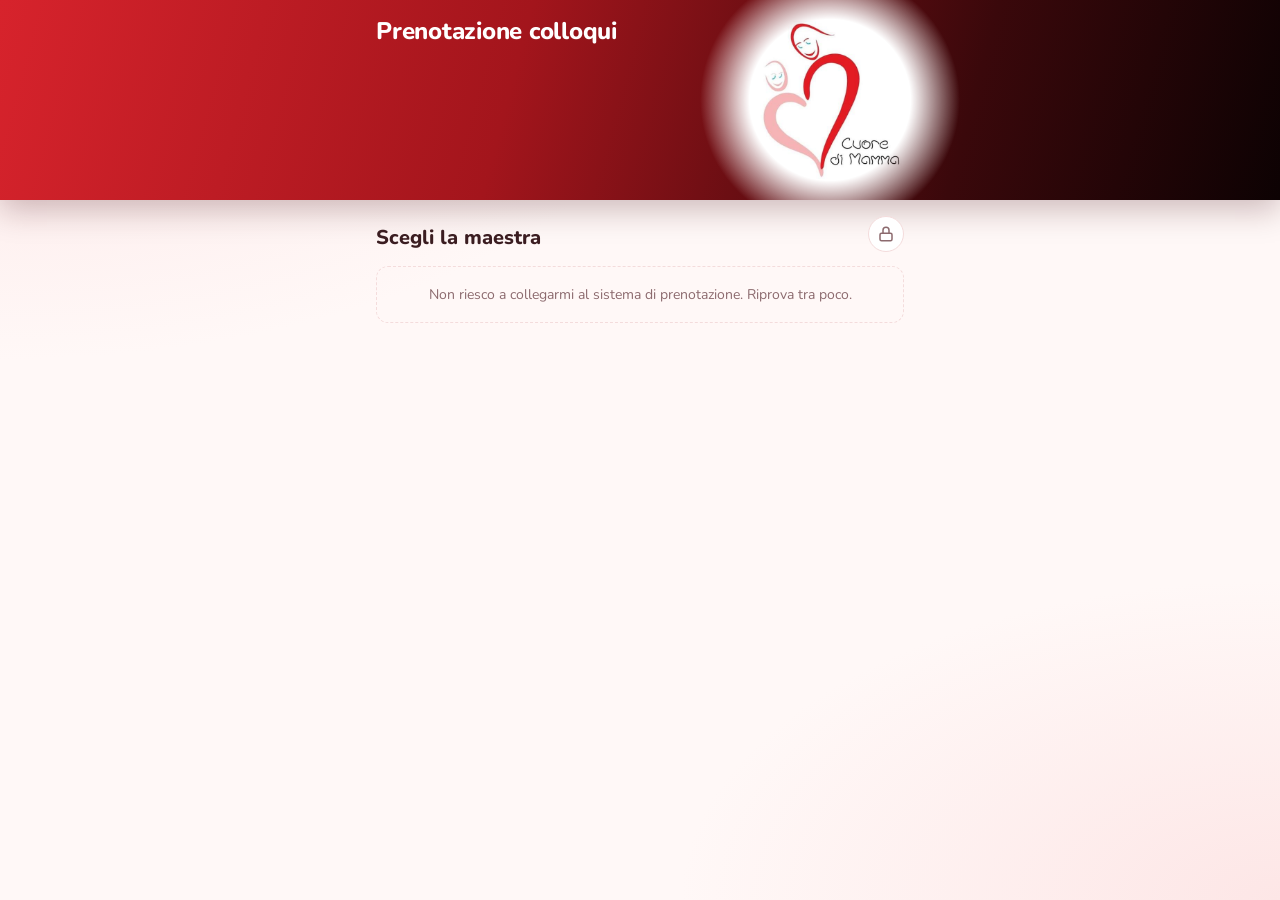
==== commit b4a4027c: "Intestazione: logo con sfondo bianco sfumato, altezza fissa - Logo visibile col suo sfondo bianco, b" ====
--- a/index.html
+++ b/index.html
@@ -16,11 +16,8 @@
         <div class="hero-top">
             <button id="hero-back" class="hero-btn hidden" type="button" aria-label="Indietro">‹</button>
             <h1 class="hero-title">Prenotazione colloqui</h1>
-            <a href="admin.html" class="hero-btn" aria-label="Area docenti" title="Area docenti">
-                <svg width="18" height="18" viewBox="0 0 24 24" fill="none" stroke="currentColor" stroke-width="2" stroke-linecap="round" stroke-linejoin="round" aria-hidden="true"><rect x="4" y="11" width="16" height="10" rx="2"/><path d="M8 11V7a4 4 0 0 1 8 0v4"/></svg>
-            </a>
         </div>
-        <div id="hero-sel" class="hero-sel hidden">
+        <div id="hero-sel" class="hero-sel invisible">
             <span id="hero-avatar"></span>
             <div>
                 <div id="hero-titolo" class="hero-label"></div>
@@ -37,7 +34,12 @@
 <main class="app">
 
     <section id="view-docenti" class="view">
-        <h2 class="view-title">Scegli la maestra</h2>
+        <div class="view-head">
+            <h2 class="view-title">Scegli la maestra</h2>
+            <a href="admin.html" class="back" aria-label="Area docenti" title="Area docenti">
+                <svg width="18" height="18" viewBox="0 0 24 24" fill="none" stroke="currentColor" stroke-width="2" stroke-linecap="round" stroke-linejoin="round" aria-hidden="true"><rect x="4" y="11" width="16" height="10" rx="2"/><path d="M8 11V7a4 4 0 0 1 8 0v4"/></svg>
+            </a>
+        </div>
         <div id="docenti-grid" class="teacher-grid">
             <div class="teacher-card skeleton-card"></div>
             <div class="teacher-card skeleton-card"></div>
--- a/style.css
+++ b/style.css
@@ -367,6 +367,8 @@
 
 .muted { color: var(--muted); }
 
+.invisible { visibility: hidden; }
+
 #message:empty { display: none; }
 
 .success,
@@ -416,18 +418,37 @@
     margin: 0;
     text-align: left;
     color: #fff;
-    background:
-        url("logo-watermark.png") no-repeat right max(-40px, calc(50% - 360px)) center / auto 190%,
-        linear-gradient(105deg, var(--primary) 0%, #a3151c 40%, #3a080b 75%, #0d0203 100%);
+    background: linear-gradient(105deg, var(--primary) 0%, #a3151c 40%, #3a080b 75%, #0d0203 100%);
     box-shadow: 0 10px 30px rgba(60, 5, 10, .25);
-}
-
+    overflow: hidden;
+}
+
+/* altezza fissa: le scelte compaiono senza spostare la pagina */
 .hero-inner {
+    position: relative;
     max-width: 560px;
-    min-height: 92px;
+    height: 200px;
     margin: 0 auto;
-    padding: 18px 16px 22px;
-}
+    padding: 18px 16px;
+}
+
+/* logo con il suo sfondo bianco, sfumato ai bordi nel rosso/nero */
+.hero-inner::before {
+    content: "";
+    position: absolute;
+    top: 50%;
+    right: -40px;
+    width: 260px;
+    height: 260px;
+    transform: translateY(-50%);
+    background: #fff url("logo.png") no-repeat center / 58%;
+    -webkit-mask-image: radial-gradient(circle closest-side, #000 62%, transparent 100%);
+    mask-image: radial-gradient(circle closest-side, #000 62%, transparent 100%);
+    pointer-events: none;
+}
+
+.hero-top,
+.hero-sel { position: relative; }
 
 .hero-top {
     display: flex;
@@ -451,7 +472,7 @@
     flex: none;
     border: 0;
     border-radius: 50%;
-    background: rgba(255, 255, 255, .18);
+    background: rgba(0, 0, 0, .28);
     color: #fff;
     font: inherit;
     font-size: 26px;
@@ -460,14 +481,15 @@
     transition: background .15s;
 }
 
-.hero-btn:hover { background: rgba(255, 255, 255, .3); }
+.hero-btn:hover { background: rgba(0, 0, 0, .45); }
 
 .hero-btn:focus-visible { outline: 3px solid #fff; outline-offset: 2px; }
 
 .hero-sel {
     display: flex;
-    align-items: center;
+    align-items: flex-start;
     gap: 16px;
+    max-width: calc(100% - 150px);
     margin-top: 18px;
     text-align: left;
     animation: fade .3s ease;
@@ -500,6 +522,14 @@
     font-weight: 700;
     animation: fade .3s ease;
 }
+
+.view-head {
+    display: flex;
+    justify-content: space-between;
+    align-items: center;
+}
+
+.view-head .back { color: var(--muted); }
 
 .view-title {
     margin: 6px 0 0;
@@ -588,9 +618,9 @@
 }
 
 .hero-avatar {
-    width: 84px;
-    height: 84px;
-    font-size: 30px;
+    width: 72px;
+    height: 72px;
+    font-size: 26px;
     background: #fff;
     box-shadow: 0 0 0 4px rgba(255, 255, 255, .35);
 }
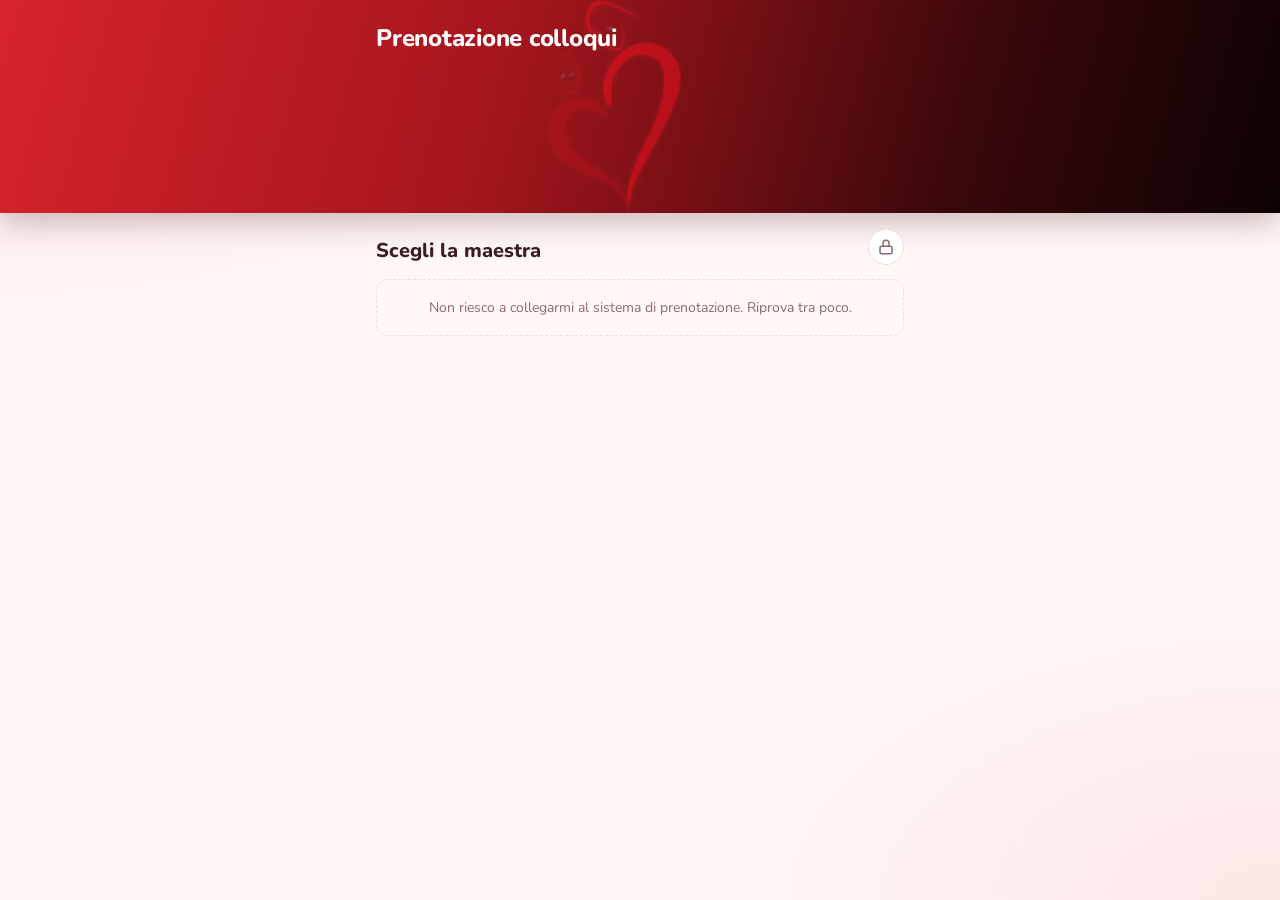
==== commit dc49748e: "Intestazione: logo trasparente al centro, altezza costante, niente emoji - Logo senza sfondo bianco," ====
--- a/index.html
+++ b/index.html
@@ -91,7 +91,7 @@
                     <input id="classe" type="text" placeholder="2B" required>
                 </div>
             </div>
-            <p id="email-hint" class="hint">📅 All'email riceverai in automatico l'invito al colloquio sul tuo calendario.</p>
+            <p id="email-hint" class="hint">All'email riceverai in automatico l'invito al colloquio sul tuo calendario.</p>
             <div id="message" role="status" aria-live="polite"></div>
             <button id="prenota-btn" class="primary" type="submit">Conferma prenotazione</button>
         </form>
--- a/style.css
+++ b/style.css
@@ -423,27 +423,25 @@
     overflow: hidden;
 }
 
-/* altezza fissa: le scelte compaiono senza spostare la pagina */
 .hero-inner {
     position: relative;
     max-width: 560px;
-    height: 200px;
     margin: 0 auto;
     padding: 18px 16px;
 }
 
-/* logo con il suo sfondo bianco, sfumato ai bordi nel rosso/nero */
+/* logo trasparente al centro, parte dello sfondo */
 .hero-inner::before {
     content: "";
     position: absolute;
     top: 50%;
-    right: -40px;
-    width: 260px;
-    height: 260px;
-    transform: translateY(-50%);
-    background: #fff url("logo.png") no-repeat center / 58%;
-    -webkit-mask-image: radial-gradient(circle closest-side, #000 62%, transparent 100%);
-    mask-image: radial-gradient(circle closest-side, #000 62%, transparent 100%);
+    left: 50%;
+    width: 220px;
+    height: 220px;
+    transform: translate(-50%, -50%);
+    background: url("logo-trasparente.png") no-repeat center / contain;
+    mix-blend-mode: screen; /* schiarisce: il cuore rosso resta visibile sul fondo rosso */
+    opacity: .6;
     pointer-events: none;
 }
 
@@ -451,6 +449,7 @@
 .hero-sel { position: relative; }
 
 .hero-top {
+    min-height: 40px;
     display: flex;
     align-items: center;
     gap: 12px;
@@ -486,10 +485,10 @@
 .hero-btn:focus-visible { outline: 3px solid #fff; outline-offset: 2px; }
 
 .hero-sel {
+    min-height: 119px; /* stessa altezza anche quando è vuota (schermata 1) */
     display: flex;
     align-items: flex-start;
     gap: 16px;
-    max-width: calc(100% - 150px);
     margin-top: 18px;
     text-align: left;
     animation: fade .3s ease;
@@ -507,10 +506,13 @@
     line-height: 1.1;
 }
 
+/* spazio riservato a due righe: giorno e orario compaiono senza cambiare l'altezza */
 .hero-chips {
     display: flex;
     flex-wrap: wrap;
+    align-content: flex-start;
     gap: 6px;
+    min-height: 62px;
     margin-top: 8px;
 }
 
